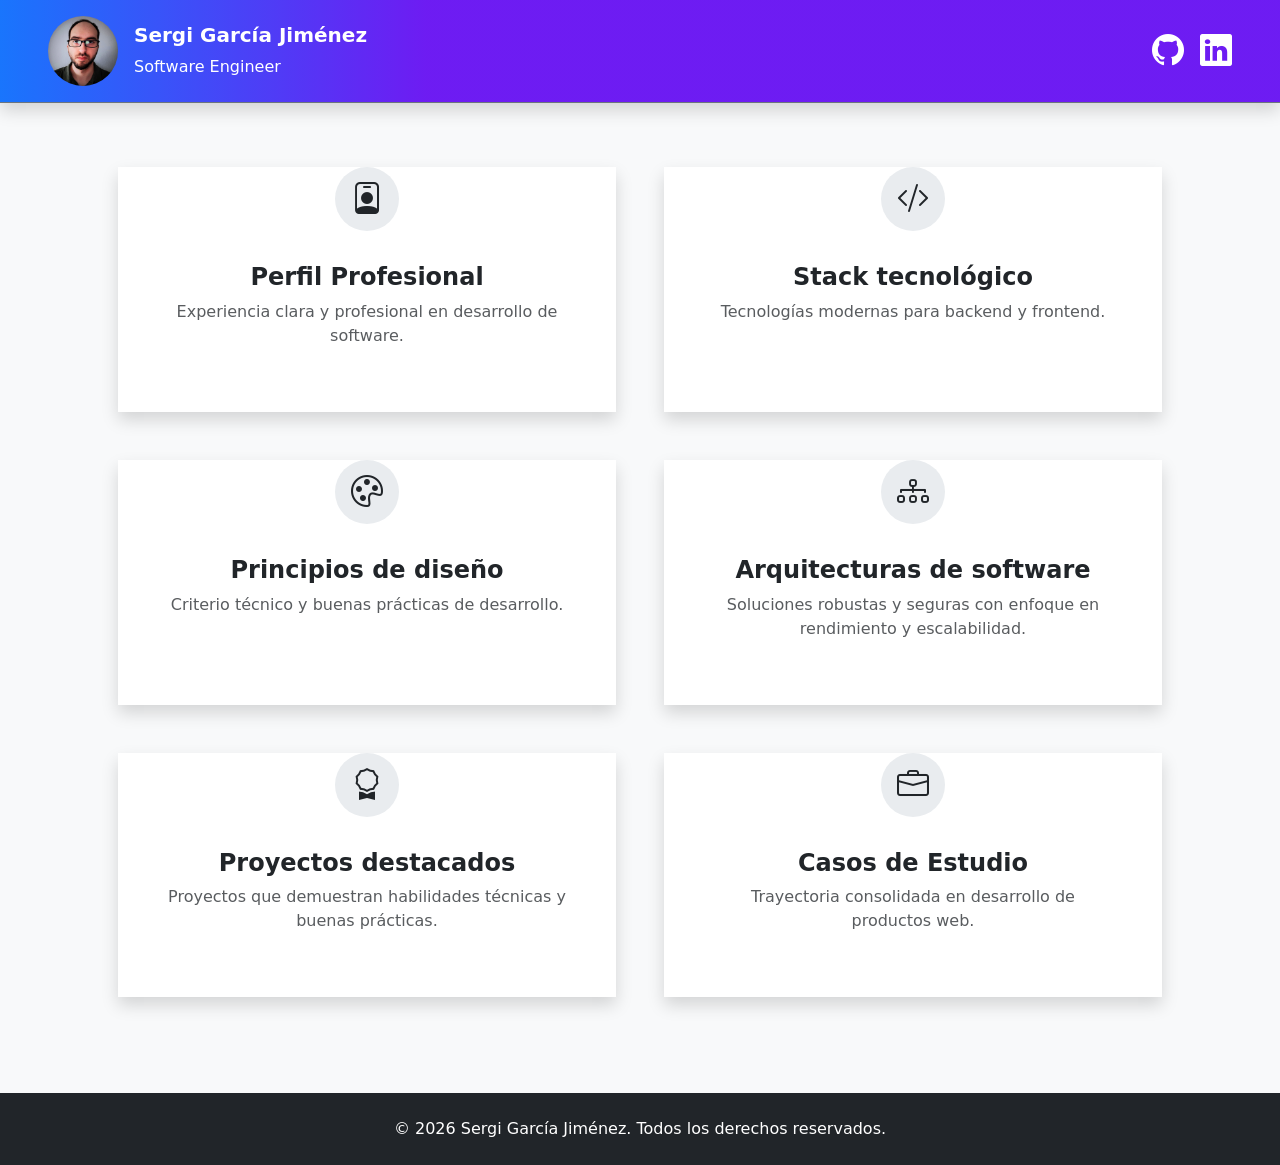
==== index.html @ 251dfde0 "initial commit" ====
<!doctype html>
<html lang="en">
    <head>
        <meta charset="utf-8" />
        <meta
            name="viewport"
            content="width=device-width, initial-scale=1, shrink-to-fit=no"
        />
        <meta name="description" content="" />
        <meta name="author" content="" />
        <title>Portfolio | Sergi García</title>
        <!-- Favicon-->
        <link rel="icon" type="image/x-icon" href="assets/favicon.ico" />
        <!-- Bootstrap icons-->
        <link
            href="https://cdn.jsdelivr.net/npm/bootstrap-icons@1.10.5/font/bootstrap-icons.css"
            rel="stylesheet"
            crossorigin="anonymous"
        />
        <link
            href="https://fonts.googleapis.com/css2?family=Playfair+Display:wght@700&family=Poppins:wght@400;600&display=swap"
            rel="stylesheet"
        />
        <!-- Core theme CSS (includes Bootstrap)-->
        <link
            href="https://cdn.jsdelivr.net/npm/bootstrap@5.3.8/dist/css/bootstrap.min.css"
            rel="stylesheet"
            integrity="sha384-sRIl4kxILFvY47J16cr9ZwB07vP4J8+LH7qKQnuqkuIAvNWLzeN8tE5YBujZqJLB"
            crossorigin="anonymous"
        />
        <link href="css/styles.css" rel="stylesheet" />
    </head>
    <body>
        <nav
            class="navbar bg-body-tertiary py-3 border-1 border-bottom border-secondary shadow"
        >
            <div
                class="d-flex align-items-center justify-content-between flex-row mx-5 w-100"
            >
                <div class="d-flex align-items-center gap-3">
                    <img
                        class="rounded-circle bg-dark"
                        src="assets/img/CV-FOTO.jpeg"
                        alt="Profile Image"
                        width="70"
                        height="70"
                    />
                    <div
                        class="d-flex flex-column align-items-start justify-content-center"
                    >
                        <h1 class="fs-5 fw-bold text-center">
                            Sergi García Jiménez
                        </h1>
                        <span>Software Engineer</span>
                    </div>
                </div>
                <div class="d-flex align-items-center gap-3">
                    <a
                        href="https://github.com/sergigarcia32?tab=repositories"
                        target="_blank"
                        rel="noopener noreferrer"
                        class="text-white"
                        style="font-size: 2rem"
                    >
                        <i class="bi bi-github"></i>
                    </a>
                    <a
                        href="https://linkedin.com"
                        target="_blank"
                        rel="noopener noreferrer"
                        class="text-white"
                        style="font-size: 2rem"
                    >
                        <i class="bi bi-linkedin"></i>
                    </a>
                </div>
            </div>
        </nav>
        <div
            class="bg-light d-flex align-items-center justify-content-center min-vh-100 pt-3 pb-5"
        >
            <!-- Page Content-->
            <section class="pt-5 w-100">
                <div class="container px-lg-5 text-center">
                    <!-- Page Features-->
                    <div class="row gx-lg-5 justify-content-center">
                        <div class="col-lg-6 col-xxl-4 mb-5">
                            <a
                                href="profile.html"
                                class="text-decoration-none text-reset"
                            >
                                <div
                                    class="card-feature bg-white border-0 h-100 shadow"
                                >
                                    <div class="feature mx-auto">
                                        <i
                                            class="bi bi-person-badge fs-2 text-dark"
                                        ></i>
                                    </div>
                                    <div
                                        class="card-body text-center p-4 p-lg-5 pt-3 pt-lg-3"
                                    >
                                        <h2 class="fs-4 fw-bold">
                                            Perfil Profesional
                                        </h2>
                                        <p class="text-muted">
                                            Experiencia clara y profesional en
                                            desarrollo de software.
                                        </p>
                                    </div>
                                </div>
                            </a>
                        </div>
                        <div class="col-lg-6 col-xxl-4 mb-5">
                            <a
                                href="stack.html"
                                class="text-reset text-decoration-none"
                            >
                                <div
                                    class="card-feature bg-white border-0 h-100 shadow"
                                >
                                    <div class="feature mx-auto">
                                        <i
                                            class="bi bi-code-slash fs-2 text-dark"
                                        ></i>
                                    </div>
                                    <div
                                        class="card-body text-center p-4 p-lg-5 pt-3 pt-lg-3"
                                    >
                                        <h2 class="fs-4 fw-bold">
                                            Stack tecnológico
                                        </h2>
                                        <p class="text-muted">
                                            Tecnologías modernas para backend y
                                            frontend.
                                        </p>
                                    </div>
                                </div>
                            </a>
                        </div>
                        <div class="col-lg-6 col-xxl-4 mb-5">
                            <a
                                href="principles.html"
                                class="text-reset text-decoration-none"
                            >
                                <div
                                    class="card-feature bg-white border-0 h-100 shadow"
                                >
                                    <div class="feature mx-auto">
                                        <i
                                            class="bi bi-palette fs-2 text-dark"
                                        ></i>
                                    </div>
                                    <div
                                        class="card-body text-center p-4 p-lg-5 pt-3 pt-lg-3"
                                    >
                                        <h2 class="fs-4 fw-bold">
                                            Principios de diseño
                                        </h2>
                                        <p class="text-muted">
                                            Criterio técnico y buenas prácticas
                                            de desarrollo.
                                        </p>
                                    </div>
                                </div>
                            </a>
                        </div>
                        <div class="col-lg-6 col-xxl-4 mb-5">
                            <a
                                href="architecture.html"
                                class="text-reset text-decoration-none"
                            >
                                <div
                                    class="card-feature bg-white border-0 h-100 shadow"
                                >
                                    <div class="feature mx-auto">
                                        <i
                                            class="bi bi-diagram-3 fs-2 text-dark"
                                        ></i>
                                    </div>
                                    <div
                                        class="card-body text-center p-4 p-lg-5 pt-3 pt-lg-3"
                                    >
                                        <h2 class="fs-4 fw-bold">
                                            Arquitecturas de software
                                        </h2>
                                        <p class="text-muted">
                                            Soluciones robustas y seguras con
                                            enfoque en rendimiento y
                                            escalabilidad.
                                        </p>
                                    </div>
                                </div>
                            </a>
                        </div>
                        <div class="col-lg-6 col-xxl-4 mb-5">
                            <a
                                target="_blank"
                                href="https://github.com/sergigarcia32?tab=repositories.html"
                                class="text-reset text-decoration-none"
                            >
                                <div
                                    class="card-feature bg-white border-0 h-100 shadow"
                                >
                                    <div class="feature mx-auto">
                                        <i
                                            class="bi bi-award fs-2 text-dark"
                                        ></i>
                                    </div>
                                    <div
                                        class="card-body text-center p-4 p-lg-5 pt-3 pt-lg-3"
                                    >
                                        <h2 class="fs-4 fw-bold">
                                            Proyectos destacados
                                        </h2>
                                        <p class="text-muted">
                                            Proyectos que demuestran habilidades
                                            técnicas y buenas prácticas.
                                        </p>
                                    </div>
                                </div>
                            </a>
                        </div>
                        <div class="col-lg-6 col-xxl-4 mb-5">
                            <a
                                href="experience.html"
                                class="text-reset text-decoration-none"
                            >
                                <div
                                    class="card-feature bg-white border-0 h-100 shadow"
                                >
                                    <div class="feature mx-auto">
                                        <i
                                            class="bi bi-briefcase fs-2 text-dark"
                                        ></i>
                                    </div>
                                    <div
                                        class="card-body text-center p-4 p-lg-5 pt-3 pt-lg-3"
                                    >
                                        <h2 class="fs-4 fw-bold">
                                            Casos de Estudio
                                        </h2>
                                        <p class="text-muted">
                                            Trayectoria consolidada en
                                            desarrollo de productos web.
                                        </p>
                                    </div>
                                </div>
                            </a>
                        </div>
                    </div>
                </div>
            </section>
        </div>
        <!-- Footer-->
        <footer class="bg-dark text-white py-4">
            <div class="container text-center">
                <p class="mb-0">
                    © 2026 Sergi García Jiménez. Todos los derechos reservados.
                </p>
            </div>
        </footer>

        <!-- Bootstrap core JS-->
        <script src="https://cdn.jsdelivr.net/npm/bootstrap@5.2.3/dist/js/bootstrap.bundle.min.js"></script>
        <!-- Core theme JS-->
        <script src="js/scripts.js"></script>
    </body>
</html>
---- css/styles.css ----
@media (max-width: 576px) {
    nav.navbar .navbar-brand,
    nav.navbar h1,
    nav.navbar span {
        display: none !important;
    }
    .tech-cards .col-md-4 {
        flex: 0 0 100% !important;
        max-width: 100% !important;
    }
    .tech-cards .btn {
        display: block !important;
        width: 100% !important;
    }
    .horizontal-card.modern {
        border-left: none;
        padding-left: 0.5rem;
    }
    .horizontal-card__logo {
        width: 100%;
        height: 140px;
    }
    .horizontal-card__img-left {
        width: 100%;
        height: 140px;
        object-fit: cover;
    }
}

@media (max-width: 768px) {
    .horizontal-card {
        flex-direction: column;
        align-items: stretch;
    }
    .horizontal-card__img {
        width: 100%;
        height: 160px;
        border-radius: 0.5rem;
    }
    .horizontal-card__content {
        margin-left: 0 !important;
        margin-top: 0.5rem;
    }
}
.card-feature {
    cursor: pointer;
    transition:
        transform 0.25s ease,
        box-shadow 0.25s ease;
}
.card-feature:hover {
    transform: translateY(-8px);
    box-shadow: 0 1.25rem 2rem rgba(0, 0, 0, 0.18);
}
nav.navbar {
    background: linear-gradient(
        90deg,
        rgba(13, 110, 253, 0.95),
        rgba(102, 16, 242, 0.95),
        rgba(102, 16, 242, 0.95),
        rgba(102, 16, 242, 0.95)
    );
    color: #fff;
}
nav.navbar .navbar-brand,
nav.navbar h1 {
    color: #fff !important;
}

/* Styles for the tech cards section */
.tech-cards .card-body h4 {
    font-size: 1.05rem;
    margin-bottom: 0.75rem;
    color: #212529;
    letter-spacing: 0.02em;
    text-transform: none;
}
.tech-cards .card-body p {
    font-size: 0.95rem;
    color: #6c757d;
    margin-bottom: 1rem;
}
.tech-cards .card-body ul {
    padding-left: 0;
    margin-bottom: 1.1rem;
}
.tech-cards .tech-list {
    display: grid;
    gap: 0.75rem;
}
.tech-cards .tech-point {
    background: #f8f9fa;
    border: 1px solid rgba(33, 37, 41, 0.08);
    border-radius: 0.75rem;
    padding: 0.9rem 1rem;
    font-size: 0.95rem;
    color: #343a40;
    line-height: 1.5;
}
.tech-cards .tech-point:hover {
    background: #e9ecef;
}
.feature {
    width: 4rem;
    height: 4rem;
    display: grid;
    place-items: center;
    border-radius: 50%;
    background: #e9ecef;
    margin-bottom: 1rem;
}
.feature i {
    color: #212529;
}
.tech-cards .card {
    transition:
        transform 0.18s ease,
        box-shadow 0.18s ease;
    box-shadow: 0 0.5rem 1rem rgba(0, 0, 0, 0.08);
    border-radius: 1rem;
}
.tech-cards .card:hover {
    transform: translateY(-6px);
    box-shadow: 0 1.25rem 2rem rgba(0, 0, 0, 0.18);
}

/* Horizontal experience cards styles */
.horizontal-card {
    display: flex;
    gap: 1rem;
    align-items: center;
    padding: 1rem;
    background: #ffffff;
    border-radius: 0.75rem;
    box-shadow: 0 0.5rem 1rem rgba(0, 0, 0, 0.06);
}
.horizontal-card__img {
    width: 140px;
    height: 90px;
    background-size: cover;
    background-position: center;
    border-radius: 0.5rem;
    flex-shrink: 0;
}
.horizontal-card__content h3 {
    margin-bottom: 0.25rem;
}
.horizontal-card__content p {
    margin-bottom: 0;
    color: #6c757d;
}

/* Modern experience card additions */
.horizontal-card.modern {
    border-left: 4px solid rgba(111, 66, 193, 0.95);
    padding-left: 1rem;
}

.horizontal-card__logo {
    width: 84px;
    height: 84px;
    background-size: cover;
    background-position: center;
    border-radius: 0.5rem;
    flex-shrink: 0;
    box-shadow: 0 0.25rem 0.5rem rgba(0, 0, 0, 0.06);
}
.horizontal-card__img-left {
    width: 84px;
    height: 84px;
    object-fit: cover;
    border-radius: 0.5rem;
    flex-shrink: 0;
    box-shadow: 0 0.25rem 0.5rem rgba(0, 0, 0, 0.06);
}
.horizontal-card .badge {
    font-size: 0.7rem;
    padding: 0.35rem 0.5rem;
}
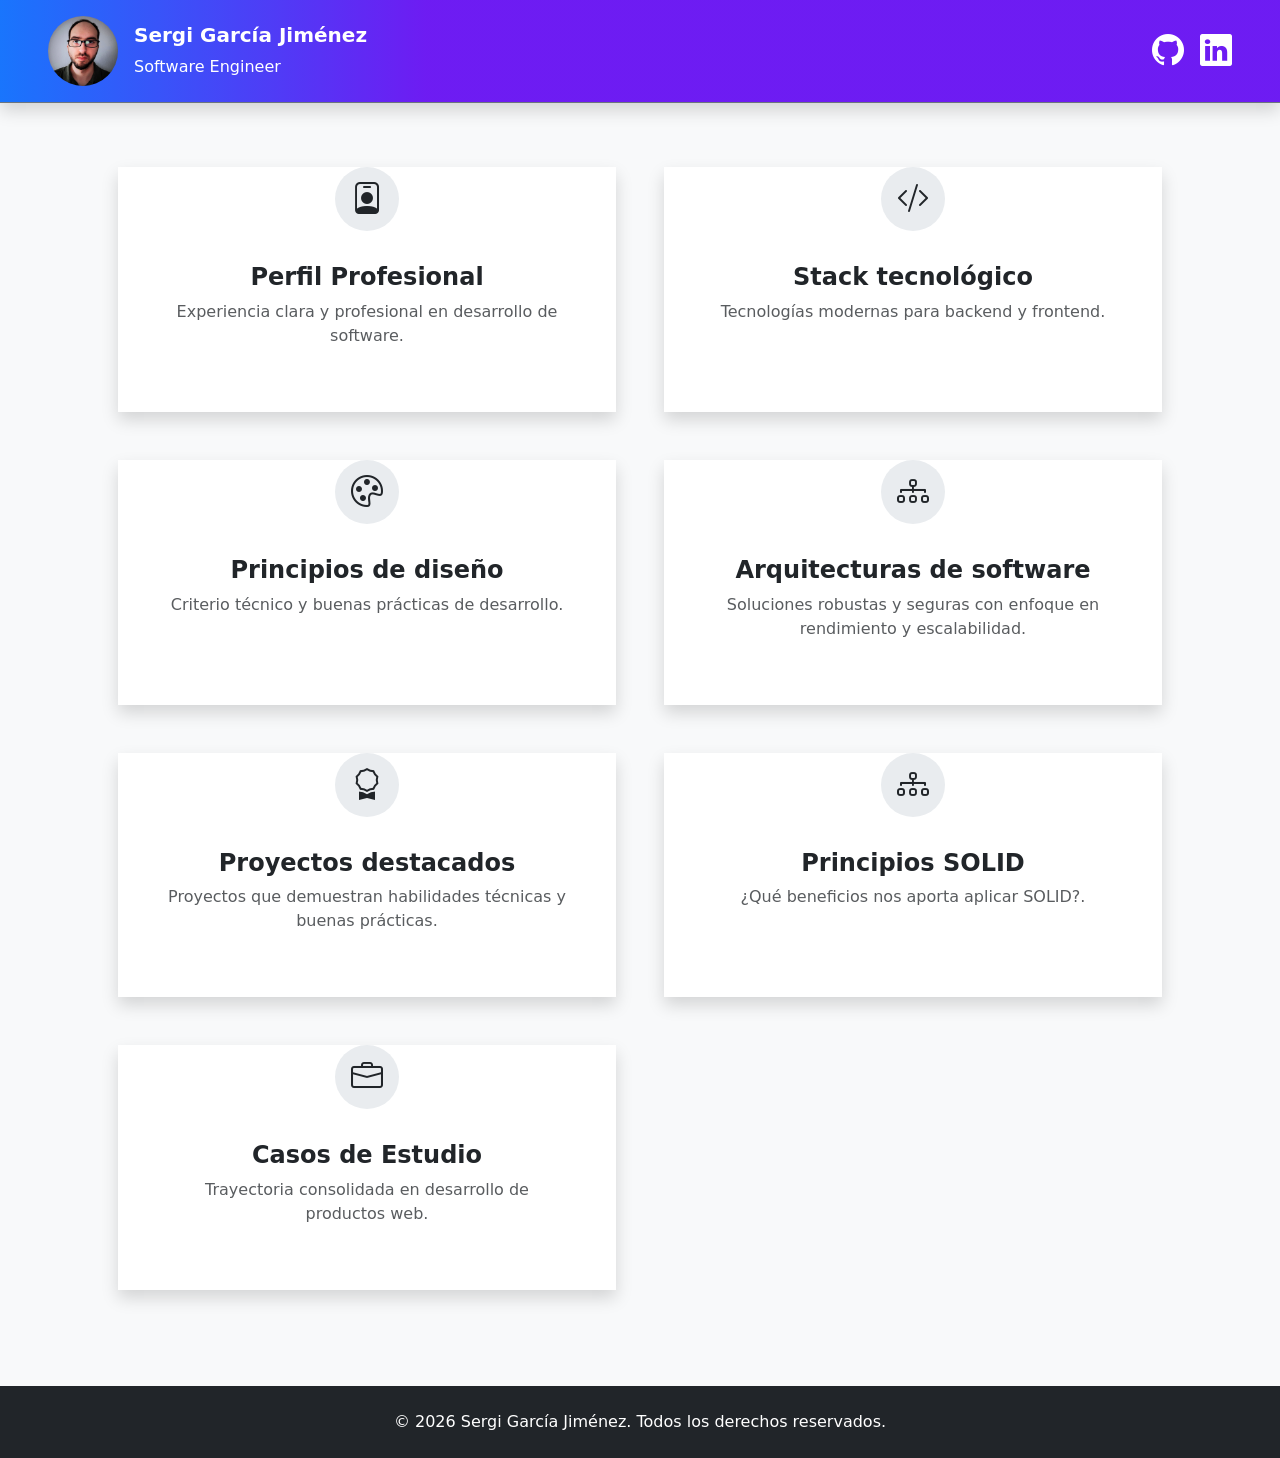
==== commit 85456786: "nueva seccion" ====
--- a/index.html
+++ b/index.html
@@ -12,15 +12,7 @@
         <!-- Favicon-->
         <link rel="icon" type="image/x-icon" href="assets/favicon.ico" />
         <!-- Bootstrap icons-->
-        <link
-            href="https://cdn.jsdelivr.net/npm/bootstrap-icons@1.10.5/font/bootstrap-icons.css"
-            rel="stylesheet"
-            crossorigin="anonymous"
-        />
-        <link
-            href="https://fonts.googleapis.com/css2?family=Playfair+Display:wght@700&family=Poppins:wght@400;600&display=swap"
-            rel="stylesheet"
-        />
+       <link rel="stylesheet" href="https://cdn.jsdelivr.net/npm/bootstrap-icons@1.13.1/font/bootstrap-icons.min.css">
         <!-- Core theme CSS (includes Bootstrap)-->
         <link
             href="https://cdn.jsdelivr.net/npm/bootstrap@5.3.8/dist/css/bootstrap.min.css"
@@ -83,7 +75,7 @@
             <section class="pt-5 w-100">
                 <div class="container px-lg-5 text-center">
                     <!-- Page Features-->
-                    <div class="row gx-lg-5 justify-content-center">
+                    <div class="row gx-lg-5">
                         <div class="col-lg-6 col-xxl-4 mb-5">
                             <a
                                 href="profile.html"
@@ -216,6 +208,32 @@
                                         <p class="text-muted">
                                             Proyectos que demuestran habilidades
                                             técnicas y buenas prácticas.
+                                        </p>
+                                    </div>
+                                </div>
+                            </a>
+                        </div>
+                          <div class="col-lg-6 col-xxl-4 mb-5">
+                            <a
+                                href="solid.html"
+                                class="text-reset text-decoration-none"
+                            >
+                                <div
+                                    class="card-feature bg-white border-0 h-100 shadow"
+                                >
+                                    <div class="feature mx-auto">
+                                        <i
+                                            class="bi bi-diagram-3 fs-2 text-dark"
+                                        ></i>
+                                    </div>
+                                    <div
+                                        class="card-body text-center p-4 p-lg-5 pt-3 pt-lg-3"
+                                    >
+                                        <h2 class="fs-4 fw-bold">
+                                            Principios SOLID
+                                        </h2>
+                                        <p class="text-muted">
+                                          ¿Qué beneficios nos aporta aplicar SOLID?.
                                         </p>
                                     </div>
                                 </div>
--- a/css/styles.css
+++ b/css/styles.css
@@ -1,179 +1,187 @@
 @media (max-width: 576px) {
-    nav.navbar .navbar-brand,
-    nav.navbar h1,
-    nav.navbar span {
-        display: none !important;
-    }
-    .tech-cards .col-md-4 {
-        flex: 0 0 100% !important;
-        max-width: 100% !important;
-    }
-    .tech-cards .btn {
-        display: block !important;
-        width: 100% !important;
-    }
-    .horizontal-card.modern {
-        border-left: none;
-        padding-left: 0.5rem;
-    }
-    .horizontal-card__logo {
-        width: 100%;
-        height: 140px;
-    }
-    .horizontal-card__img-left {
-        width: 100%;
-        height: 140px;
-        object-fit: cover;
-    }
+  nav.navbar .navbar-brand,
+  nav.navbar h1,
+  nav.navbar span {
+    display: none !important;
+  }
+  .tech-cards .col-md-4 {
+    flex: 0 0 100% !important;
+    max-width: 100% !important;
+  }
+  .tech-cards .btn {
+    display: block !important;
+    width: 100% !important;
+  }
+  .horizontal-card.modern {
+    border-left: none;
+    padding-left: 0.5rem;
+  }
+  .horizontal-card__logo {
+    width: 100%;
+    height: 140px;
+  }
+  .horizontal-card__img-left {
+    width: 100%;
+    height: 140px;
+    object-fit: cover;
+  }
 }
 
 @media (max-width: 768px) {
-    .horizontal-card {
-        flex-direction: column;
-        align-items: stretch;
-    }
-    .horizontal-card__img {
-        width: 100%;
-        height: 160px;
-        border-radius: 0.5rem;
-    }
-    .horizontal-card__content {
-        margin-left: 0 !important;
-        margin-top: 0.5rem;
-    }
+  .horizontal-card {
+    flex-direction: column;
+    align-items: stretch;
+  }
+  .horizontal-card__img {
+    width: 100%;
+    height: 160px;
+    border-radius: 0.5rem;
+  }
+  .horizontal-card__content {
+    margin-left: 0 !important;
+    margin-top: 0.5rem;
+  }
 }
 .card-feature {
-    cursor: pointer;
-    transition:
-        transform 0.25s ease,
-        box-shadow 0.25s ease;
+  cursor: pointer;
+  transition:
+    transform 0.25s ease,
+    box-shadow 0.25s ease;
 }
 .card-feature:hover {
-    transform: translateY(-8px);
-    box-shadow: 0 1.25rem 2rem rgba(0, 0, 0, 0.18);
+  transform: translateY(-8px);
+  box-shadow: 0 1.25rem 2rem rgba(0, 0, 0, 0.18);
 }
 nav.navbar {
-    background: linear-gradient(
-        90deg,
-        rgba(13, 110, 253, 0.95),
-        rgba(102, 16, 242, 0.95),
-        rgba(102, 16, 242, 0.95),
-        rgba(102, 16, 242, 0.95)
-    );
-    color: #fff;
+  background: linear-gradient(
+    90deg,
+    rgba(13, 110, 253, 0.95),
+    rgba(102, 16, 242, 0.95),
+    rgba(102, 16, 242, 0.95),
+    rgba(102, 16, 242, 0.95)
+  );
+  color: #fff;
 }
 nav.navbar .navbar-brand,
 nav.navbar h1 {
-    color: #fff !important;
+  color: #fff !important;
 }
 
+.card-header {
+  background: linear-gradient(
+    90deg,
+    rgba(102, 16, 242, 0.75),
+    rgba(102, 16, 242, 0.95)
+  );
+  color: #fff;
+}
 /* Styles for the tech cards section */
 .tech-cards .card-body h4 {
-    font-size: 1.05rem;
-    margin-bottom: 0.75rem;
-    color: #212529;
-    letter-spacing: 0.02em;
-    text-transform: none;
+  font-size: 1.05rem;
+  margin-bottom: 0.75rem;
+  color: #212529;
+  letter-spacing: 0.02em;
+  text-transform: none;
 }
 .tech-cards .card-body p {
-    font-size: 0.95rem;
-    color: #6c757d;
-    margin-bottom: 1rem;
+  font-size: 0.95rem;
+  color: #6c757d;
+  margin-bottom: 1rem;
 }
 .tech-cards .card-body ul {
-    padding-left: 0;
-    margin-bottom: 1.1rem;
+  padding-left: 0;
+  margin-bottom: 1.1rem;
 }
 .tech-cards .tech-list {
-    display: grid;
-    gap: 0.75rem;
+  display: grid;
+  gap: 0.75rem;
 }
 .tech-cards .tech-point {
-    background: #f8f9fa;
-    border: 1px solid rgba(33, 37, 41, 0.08);
-    border-radius: 0.75rem;
-    padding: 0.9rem 1rem;
-    font-size: 0.95rem;
-    color: #343a40;
-    line-height: 1.5;
+  background: #f8f9fa;
+  border: 1px solid rgba(33, 37, 41, 0.08);
+  border-radius: 0,1rem;
+  padding: 0.9rem 1rem;
+  font-size: 0.95rem;
+  color: #343a40;
+  line-height: 1.5;
 }
 .tech-cards .tech-point:hover {
-    background: #e9ecef;
+  background: #e9ecef;
 }
 .feature {
-    width: 4rem;
-    height: 4rem;
-    display: grid;
-    place-items: center;
-    border-radius: 50%;
-    background: #e9ecef;
-    margin-bottom: 1rem;
+  width: 4rem;
+  height: 4rem;
+  display: grid;
+  place-items: center;
+  border-radius: 50%;
+  background: #e9ecef;
+  margin-bottom: 1rem;
 }
 .feature i {
-    color: #212529;
+  color: #212529;
 }
 .tech-cards .card {
-    transition:
-        transform 0.18s ease,
-        box-shadow 0.18s ease;
-    box-shadow: 0 0.5rem 1rem rgba(0, 0, 0, 0.08);
-    border-radius: 1rem;
+  transition:
+    transform 0.18s ease,
+    box-shadow 0.18s ease;
+  box-shadow: 0 0.5rem 1rem rgba(0, 0, 0, 0.08);
+  border-radius: 1rem;
 }
 .tech-cards .card:hover {
-    transform: translateY(-6px);
-    box-shadow: 0 1.25rem 2rem rgba(0, 0, 0, 0.18);
+  transform: translateY(-6px);
+  box-shadow: 0 1.25rem 2rem rgba(0, 0, 0, 0.18);
 }
 
 /* Horizontal experience cards styles */
 .horizontal-card {
-    display: flex;
-    gap: 1rem;
-    align-items: center;
-    padding: 1rem;
-    background: #ffffff;
-    border-radius: 0.75rem;
-    box-shadow: 0 0.5rem 1rem rgba(0, 0, 0, 0.06);
+  display: flex;
+  gap: 1rem;
+  align-items: center;
+  padding: 1rem;
+  background: #ffffff;
+  border-radius: 0.75rem;
+  box-shadow: 0 0.5rem 1rem rgba(0, 0, 0, 0.06);
 }
 .horizontal-card__img {
-    width: 140px;
-    height: 90px;
-    background-size: cover;
-    background-position: center;
-    border-radius: 0.5rem;
-    flex-shrink: 0;
+  width: 140px;
+  height: 90px;
+  background-size: cover;
+  background-position: center;
+  border-radius: 0.5rem;
+  flex-shrink: 0;
 }
 .horizontal-card__content h3 {
-    margin-bottom: 0.25rem;
+  margin-bottom: 0.25rem;
 }
 .horizontal-card__content p {
-    margin-bottom: 0;
-    color: #6c757d;
+  margin-bottom: 0;
+  color: #6c757d;
 }
 
 /* Modern experience card additions */
 .horizontal-card.modern {
-    border-left: 4px solid rgba(111, 66, 193, 0.95);
-    padding-left: 1rem;
+  border-left: 4px solid rgba(111, 66, 193, 0.95);
+  padding-left: 1rem;
 }
 
 .horizontal-card__logo {
-    width: 84px;
-    height: 84px;
-    background-size: cover;
-    background-position: center;
-    border-radius: 0.5rem;
-    flex-shrink: 0;
-    box-shadow: 0 0.25rem 0.5rem rgba(0, 0, 0, 0.06);
+  width: 84px;
+  height: 84px;
+  background-size: cover;
+  background-position: center;
+  border-radius: 0.5rem;
+  flex-shrink: 0;
+  box-shadow: 0 0.25rem 0.5rem rgba(0, 0, 0, 0.06);
 }
 .horizontal-card__img-left {
-    width: 84px;
-    height: 84px;
-    object-fit: cover;
-    border-radius: 0.5rem;
-    flex-shrink: 0;
-    box-shadow: 0 0.25rem 0.5rem rgba(0, 0, 0, 0.06);
+  width: 84px;
+  height: 84px;
+  object-fit: cover;
+  border-radius: 0.5rem;
+  flex-shrink: 0;
+  box-shadow: 0 0.25rem 0.5rem rgba(0, 0, 0, 0.06);
 }
 .horizontal-card .badge {
-    font-size: 0.7rem;
-    padding: 0.35rem 0.5rem;
+  font-size: 0.7rem;
+  padding: 0.35rem 0.5rem;
 }
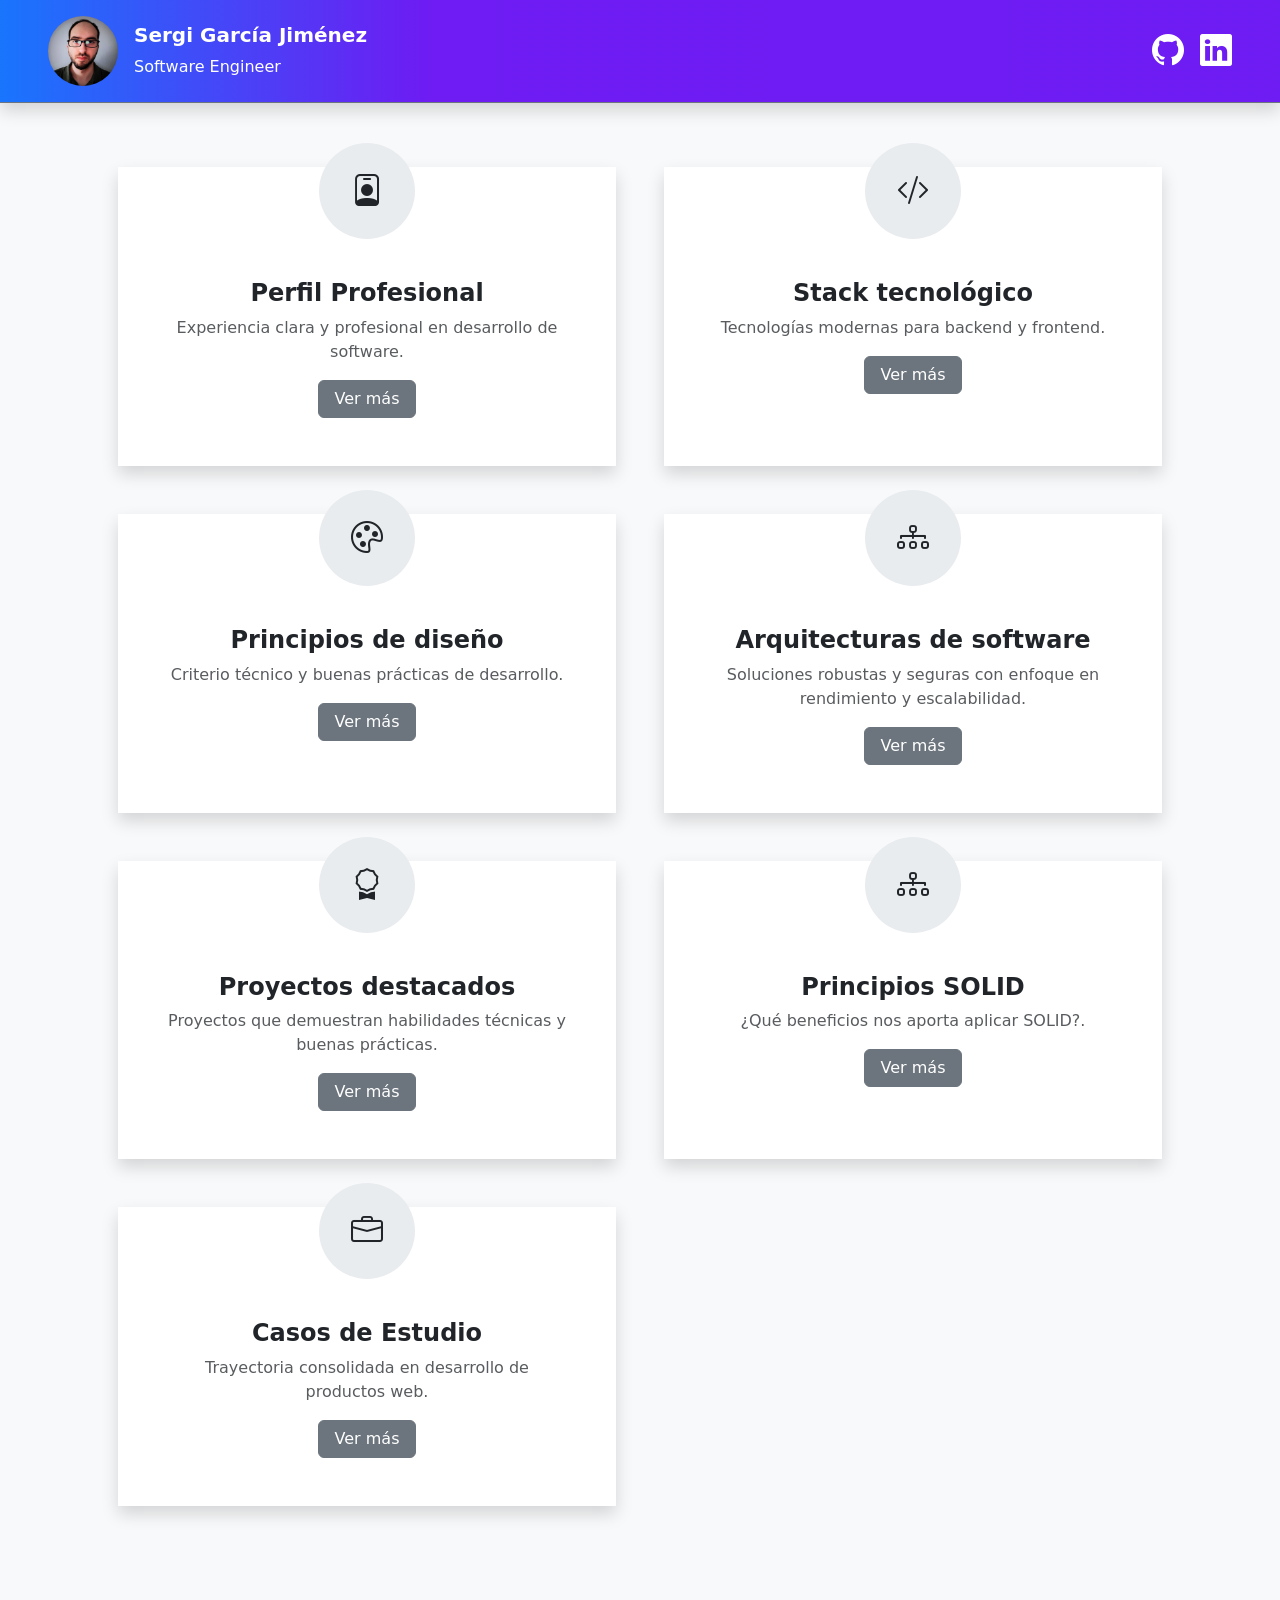
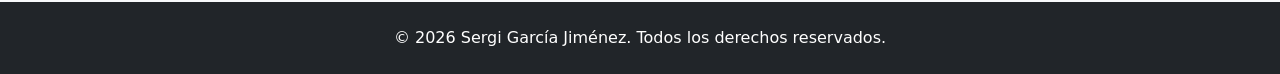
==== commit 9d008750: "añadir botón" ====
--- a/index.html
+++ b/index.html
@@ -1,287 +1,261 @@
 <!doctype html>
 <html lang="en">
-    <head>
-        <meta charset="utf-8" />
-        <meta
-            name="viewport"
-            content="width=device-width, initial-scale=1, shrink-to-fit=no"
-        />
-        <meta name="description" content="" />
-        <meta name="author" content="" />
-        <title>Portfolio | Sergi García</title>
-        <!-- Favicon-->
-        <link rel="icon" type="image/x-icon" href="assets/favicon.ico" />
-        <!-- Bootstrap icons-->
-       <link rel="stylesheet" href="https://cdn.jsdelivr.net/npm/bootstrap-icons@1.13.1/font/bootstrap-icons.min.css">
-        <!-- Core theme CSS (includes Bootstrap)-->
-        <link
-            href="https://cdn.jsdelivr.net/npm/bootstrap@5.3.8/dist/css/bootstrap.min.css"
-            rel="stylesheet"
-            integrity="sha384-sRIl4kxILFvY47J16cr9ZwB07vP4J8+LH7qKQnuqkuIAvNWLzeN8tE5YBujZqJLB"
-            crossorigin="anonymous"
-        />
-        <link href="css/styles.css" rel="stylesheet" />
-    </head>
-    <body>
-        <nav
-            class="navbar bg-body-tertiary py-3 border-1 border-bottom border-secondary shadow"
-        >
-            <div
-                class="d-flex align-items-center justify-content-between flex-row mx-5 w-100"
-            >
-                <div class="d-flex align-items-center gap-3">
-                    <img
-                        class="rounded-circle bg-dark"
-                        src="assets/img/CV-FOTO.jpeg"
-                        alt="Profile Image"
-                        width="70"
-                        height="70"
-                    />
-                    <div
-                        class="d-flex flex-column align-items-start justify-content-center"
-                    >
-                        <h1 class="fs-5 fw-bold text-center">
-                            Sergi García Jiménez
-                        </h1>
-                        <span>Software Engineer</span>
-                    </div>
-                </div>
-                <div class="d-flex align-items-center gap-3">
-                    <a
-                        href="https://github.com/sergigarcia32?tab=repositories"
-                        target="_blank"
-                        rel="noopener noreferrer"
-                        class="text-white"
-                        style="font-size: 2rem"
-                    >
-                        <i class="bi bi-github"></i>
-                    </a>
-                    <a
-                        href="https://linkedin.com"
-                        target="_blank"
-                        rel="noopener noreferrer"
-                        class="text-white"
-                        style="font-size: 2rem"
-                    >
-                        <i class="bi bi-linkedin"></i>
-                    </a>
-                </div>
-            </div>
-        </nav>
-        <div
-            class="bg-light d-flex align-items-center justify-content-center min-vh-100 pt-3 pb-5"
-        >
-            <!-- Page Content-->
-            <section class="pt-5 w-100">
-                <div class="container px-lg-5 text-center">
-                    <!-- Page Features-->
-                    <div class="row gx-lg-5">
-                        <div class="col-lg-6 col-xxl-4 mb-5">
-                            <a
-                                href="profile.html"
-                                class="text-decoration-none text-reset"
-                            >
-                                <div
-                                    class="card-feature bg-white border-0 h-100 shadow"
-                                >
-                                    <div class="feature mx-auto">
-                                        <i
-                                            class="bi bi-person-badge fs-2 text-dark"
-                                        ></i>
-                                    </div>
-                                    <div
-                                        class="card-body text-center p-4 p-lg-5 pt-3 pt-lg-3"
-                                    >
-                                        <h2 class="fs-4 fw-bold">
-                                            Perfil Profesional
-                                        </h2>
-                                        <p class="text-muted">
-                                            Experiencia clara y profesional en
-                                            desarrollo de software.
-                                        </p>
-                                    </div>
-                                </div>
-                            </a>
-                        </div>
-                        <div class="col-lg-6 col-xxl-4 mb-5">
-                            <a
-                                href="stack.html"
-                                class="text-reset text-decoration-none"
-                            >
-                                <div
-                                    class="card-feature bg-white border-0 h-100 shadow"
-                                >
-                                    <div class="feature mx-auto">
-                                        <i
-                                            class="bi bi-code-slash fs-2 text-dark"
-                                        ></i>
-                                    </div>
-                                    <div
-                                        class="card-body text-center p-4 p-lg-5 pt-3 pt-lg-3"
-                                    >
-                                        <h2 class="fs-4 fw-bold">
-                                            Stack tecnológico
-                                        </h2>
-                                        <p class="text-muted">
-                                            Tecnologías modernas para backend y
-                                            frontend.
-                                        </p>
-                                    </div>
-                                </div>
-                            </a>
-                        </div>
-                        <div class="col-lg-6 col-xxl-4 mb-5">
-                            <a
-                                href="principles.html"
-                                class="text-reset text-decoration-none"
-                            >
-                                <div
-                                    class="card-feature bg-white border-0 h-100 shadow"
-                                >
-                                    <div class="feature mx-auto">
-                                        <i
-                                            class="bi bi-palette fs-2 text-dark"
-                                        ></i>
-                                    </div>
-                                    <div
-                                        class="card-body text-center p-4 p-lg-5 pt-3 pt-lg-3"
-                                    >
-                                        <h2 class="fs-4 fw-bold">
-                                            Principios de diseño
-                                        </h2>
-                                        <p class="text-muted">
-                                            Criterio técnico y buenas prácticas
-                                            de desarrollo.
-                                        </p>
-                                    </div>
-                                </div>
-                            </a>
-                        </div>
-                        <div class="col-lg-6 col-xxl-4 mb-5">
-                            <a
-                                href="architecture.html"
-                                class="text-reset text-decoration-none"
-                            >
-                                <div
-                                    class="card-feature bg-white border-0 h-100 shadow"
-                                >
-                                    <div class="feature mx-auto">
-                                        <i
-                                            class="bi bi-diagram-3 fs-2 text-dark"
-                                        ></i>
-                                    </div>
-                                    <div
-                                        class="card-body text-center p-4 p-lg-5 pt-3 pt-lg-3"
-                                    >
-                                        <h2 class="fs-4 fw-bold">
-                                            Arquitecturas de software
-                                        </h2>
-                                        <p class="text-muted">
-                                            Soluciones robustas y seguras con
-                                            enfoque en rendimiento y
-                                            escalabilidad.
-                                        </p>
-                                    </div>
-                                </div>
-                            </a>
-                        </div>
-                        <div class="col-lg-6 col-xxl-4 mb-5">
-                            <a
-                                target="_blank"
-                                href="https://github.com/sergigarcia32?tab=repositories.html"
-                                class="text-reset text-decoration-none"
-                            >
-                                <div
-                                    class="card-feature bg-white border-0 h-100 shadow"
-                                >
-                                    <div class="feature mx-auto">
-                                        <i
-                                            class="bi bi-award fs-2 text-dark"
-                                        ></i>
-                                    </div>
-                                    <div
-                                        class="card-body text-center p-4 p-lg-5 pt-3 pt-lg-3"
-                                    >
-                                        <h2 class="fs-4 fw-bold">
-                                            Proyectos destacados
-                                        </h2>
-                                        <p class="text-muted">
-                                            Proyectos que demuestran habilidades
-                                            técnicas y buenas prácticas.
-                                        </p>
-                                    </div>
-                                </div>
-                            </a>
-                        </div>
-                          <div class="col-lg-6 col-xxl-4 mb-5">
-                            <a
-                                href="solid.html"
-                                class="text-reset text-decoration-none"
-                            >
-                                <div
-                                    class="card-feature bg-white border-0 h-100 shadow"
-                                >
-                                    <div class="feature mx-auto">
-                                        <i
-                                            class="bi bi-diagram-3 fs-2 text-dark"
-                                        ></i>
-                                    </div>
-                                    <div
-                                        class="card-body text-center p-4 p-lg-5 pt-3 pt-lg-3"
-                                    >
-                                        <h2 class="fs-4 fw-bold">
-                                            Principios SOLID
-                                        </h2>
-                                        <p class="text-muted">
-                                          ¿Qué beneficios nos aporta aplicar SOLID?.
-                                        </p>
-                                    </div>
-                                </div>
-                            </a>
-                        </div>
-                        <div class="col-lg-6 col-xxl-4 mb-5">
-                            <a
-                                href="experience.html"
-                                class="text-reset text-decoration-none"
-                            >
-                                <div
-                                    class="card-feature bg-white border-0 h-100 shadow"
-                                >
-                                    <div class="feature mx-auto">
-                                        <i
-                                            class="bi bi-briefcase fs-2 text-dark"
-                                        ></i>
-                                    </div>
-                                    <div
-                                        class="card-body text-center p-4 p-lg-5 pt-3 pt-lg-3"
-                                    >
-                                        <h2 class="fs-4 fw-bold">
-                                            Casos de Estudio
-                                        </h2>
-                                        <p class="text-muted">
-                                            Trayectoria consolidada en
-                                            desarrollo de productos web.
-                                        </p>
-                                    </div>
-                                </div>
-                            </a>
-                        </div>
-                    </div>
-                </div>
-            </section>
+  <head>
+    <meta charset="utf-8" />
+    <meta
+      name="viewport"
+      content="width=device-width, initial-scale=1, shrink-to-fit=no"
+    />
+    <meta name="description" content="" />
+    <meta name="author" content="" />
+    <title>Portfolio | Sergi García</title>
+    <!-- Favicon-->
+    <link rel="icon" type="image/x-icon" href="assets/favicon.ico" />
+    <!-- Bootstrap icons-->
+    <link
+      rel="stylesheet"
+      href="https://cdn.jsdelivr.net/npm/bootstrap-icons@1.13.1/font/bootstrap-icons.min.css"
+    />
+    <!-- Core theme CSS (includes Bootstrap)-->
+    <link
+      href="https://cdn.jsdelivr.net/npm/bootstrap@5.3.8/dist/css/bootstrap.min.css"
+      rel="stylesheet"
+      integrity="sha384-sRIl4kxILFvY47J16cr9ZwB07vP4J8+LH7qKQnuqkuIAvNWLzeN8tE5YBujZqJLB"
+      crossorigin="anonymous"
+    />
+    <link href="css/styles.css" rel="stylesheet" />
+  </head>
+  <body>
+    <nav
+      class="navbar bg-body-tertiary py-3 border-1 border-bottom border-secondary shadow"
+    >
+      <div
+        class="d-flex align-items-center justify-content-between flex-row mx-5 w-100"
+      >
+        <div class="d-flex align-items-center gap-3">
+          <img
+            class="rounded-circle bg-dark"
+            src="assets/img/CV-FOTO.jpeg"
+            alt="Profile Image"
+            width="70"
+            height="70"
+          />
+          <div
+            class="d-flex flex-column align-items-start justify-content-center"
+          >
+            <h1 class="fs-5 fw-bold text-center">Sergi García Jiménez</h1>
+            <span>Software Engineer</span>
+          </div>
         </div>
-        <!-- Footer-->
-        <footer class="bg-dark text-white py-4">
-            <div class="container text-center">
-                <p class="mb-0">
-                    © 2026 Sergi García Jiménez. Todos los derechos reservados.
-                </p>
-            </div>
-        </footer>
+        <div class="d-flex align-items-center gap-3">
+          <a
+            href="https://github.com/sergigarcia32?tab=repositories"
+            target="_blank"
+            rel="noopener noreferrer"
+            class="text-white"
+            style="font-size: 2rem"
+          >
+            <i class="bi bi-github"></i>
+          </a>
+          <a
+            href="https://linkedin.com"
+            target="_blank"
+            rel="noopener noreferrer"
+            class="text-white"
+            style="font-size: 2rem"
+          >
+            <i class="bi bi-linkedin"></i>
+          </a>
+        </div>
+      </div>
+    </nav>
+    <div
+      class="bg-light d-flex align-items-center justify-content-center min-vh-100 pt-3 pb-5"
+    >
+      <!-- Page Content-->
+      <section class="pt-5 w-100">
+        <div class="container px-lg-5 text-center">
+          <!-- Page Features-->
+          <div class="row gx-lg-5">
+            <div class="col-lg-6 col-xxl-4 mb-5">
+              <a href="profile.html" class="text-decoration-none text-reset">
+                <div class="card-feature bg-white border-0 h-100 shadow">
+                  <div class="feature mx-auto">
+                    <i class="bi bi-person-badge fs-2 text-dark"></i>
+                  </div>
+                  <div class="card-body text-center p-4 p-lg-5 pt-3 pt-lg-3">
+                    <h2 class="fs-4 fw-bold">Perfil Profesional</h2>
+                    <p class="text-muted">
+                      Experiencia clara y profesional en desarrollo de software.
+                    </p>
+                    <a
+                      class="btn btn-secondary px-3"
+                      href="profile.html"
+                      role="button"
+                    >
+                      Ver más
+                    </a>
+                  </div>
+                </div>
+              </a>
+            </div>
+            <div class="col-lg-6 col-xxl-4 mb-5">
+              <a href="stack.html" class="text-reset text-decoration-none">
+                <div class="card-feature bg-white border-0 h-100 shadow">
+                  <div class="feature mx-auto">
+                    <i class="bi bi-code-slash fs-2 text-dark"></i>
+                  </div>
+                  <div class="card-body text-center p-4 p-lg-5 pt-3 pt-lg-3">
+                    <h2 class="fs-4 fw-bold">Stack tecnológico</h2>
+                    <p class="text-muted">
+                      Tecnologías modernas para backend y frontend.
+                    </p>
+                    <a
+                      class="btn btn-secondary px-3"
+                      href="stack.html"
+                      role="button"
+                    >
+                      Ver más
+                    </a>
+                  </div>
+                </div>
+              </a>
+            </div>
+            <div class="col-lg-6 col-xxl-4 mb-5">
+              <a href="principles.html" class="text-reset text-decoration-none">
+                <div class="card-feature bg-white border-0 h-100 shadow">
+                  <div class="feature mx-auto">
+                    <i class="bi bi-palette fs-2 text-dark"></i>
+                  </div>
+                  <div class="card-body text-center p-4 p-lg-5 pt-3 pt-lg-3">
+                    <h2 class="fs-4 fw-bold">Principios de diseño</h2>
+                    <p class="text-muted">
+                      Criterio técnico y buenas prácticas de desarrollo.
+                    </p>
+                    <a
+                      class="btn btn-secondary px-3"
+                      href="principles.html"
+                      role="button"
+                    >
+                      Ver más
+                    </a>
+                  </div>
+                </div>
+              </a>
+            </div>
+            <div class="col-lg-6 col-xxl-4 mb-5">
+              <a
+                href="architecture.html"
+                class="text-reset text-decoration-none"
+              >
+                <div class="card-feature bg-white border-0 h-100 shadow">
+                  <div class="feature mx-auto">
+                    <i class="bi bi-diagram-3 fs-2 text-dark"></i>
+                  </div>
+                  <div class="card-body text-center p-4 p-lg-5 pt-3 pt-lg-3">
+                    <h2 class="fs-4 fw-bold">Arquitecturas de software</h2>
+                    <p class="text-muted">
+                      Soluciones robustas y seguras con enfoque en rendimiento y
+                      escalabilidad.
+                    </p>
+                    <a
+                      class="btn btn-secondary px-3"
+                      href="architecture.html"
+                      role="button"
+                    >
+                      Ver más
+                    </a>
+                  </div>
+                </div>
+              </a>
+            </div>
+            <div class="col-lg-6 col-xxl-4 mb-5">
+              <a
+                href="https://github.com/sergigarcia32?tab=repositories.html"
+                target="_blank"
+                class="text-reset text-decoration-none"
+              >
+                <div class="card-feature bg-white border-0 h-100 shadow">
+                  <div class="feature mx-auto">
+                    <i class="bi bi-award fs-2 text-dark"></i>
+                  </div>
+                  <div class="card-body text-center p-4 p-lg-5 pt-3 pt-lg-3">
+                    <h2 class="fs-4 fw-bold">Proyectos destacados</h2>
+                    <p class="text-muted">
+                      Proyectos que demuestran habilidades técnicas y buenas
+                      prácticas.
+                    </p>
+                    <a
+                      class="btn btn-secondary px-3"
+                      href="https://github.com/sergigarcia32?tab=repositories.html"
+                      target="_blank"
+                    >
+                      Ver más
+                    </a>
+                  </div>
+                </div>
+              </a>
+            </div>
+            <div class="col-lg-6 col-xxl-4 mb-5">
+              <a href="solid.html" class="text-reset text-decoration-none">
+                <div class="card-feature bg-white border-0 h-100 shadow">
+                  <div class="feature mx-auto">
+                    <i class="bi bi-diagram-3 fs-2 text-dark"></i>
+                  </div>
+                  <div class="card-body text-center p-4 p-lg-5 pt-3 pt-lg-3">
+                    <h2 class="fs-4 fw-bold">Principios SOLID</h2>
+                    <p class="text-muted">
+                      ¿Qué beneficios nos aporta aplicar SOLID?.
+                    </p>
+                    <a
+                      class="btn btn-secondary px-3"
+                      href="solid.html"
+                      role="button"
+                    >
+                      Ver más
+                    </a>
+                  </div>
+                </div>
+              </a>
+            </div>
+            <div class="col-lg-6 col-xxl-4 mb-5">
+              <a href="experience.html" class="text-reset text-decoration-none">
+                <div class="card-feature bg-white border-0 h-100 shadow">
+                  <div class="feature mx-auto">
+                    <i class="bi bi-briefcase fs-2 text-dark"></i>
+                  </div>
+                  <div class="card-body text-center p-4 p-lg-5 pt-3 pt-lg-3">
+                    <h2 class="fs-4 fw-bold">Casos de Estudio</h2>
+                    <p class="text-muted">
+                      Trayectoria consolidada en desarrollo de productos web.
+                    </p>
+                    <a
+                      class="btn btn-secondary px-3"
+                      href="experience.html"
+                      role="button"
+                    >
+                      Ver más
+                    </a>
+                  </div>
+                </div>
+              </a>
+            </div>
+          </div>
+        </div>
+      </section>
+    </div>
+    <!-- Footer-->
+    <footer class="bg-dark text-white py-4">
+      <div class="container text-center">
+        <p class="mb-0">
+          © 2026 Sergi García Jiménez. Todos los derechos reservados.
+        </p>
+      </div>
+    </footer>
 
-        <!-- Bootstrap core JS-->
-        <script src="https://cdn.jsdelivr.net/npm/bootstrap@5.2.3/dist/js/bootstrap.bundle.min.js"></script>
-        <!-- Core theme JS-->
-        <script src="js/scripts.js"></script>
-    </body>
+    <!-- Bootstrap core JS-->
+    <script src="https://cdn.jsdelivr.net/npm/bootstrap@5.2.3/dist/js/bootstrap.bundle.min.js"></script>
+    <!-- Core theme JS-->
+    <script src="js/scripts.js"></script>
+  </body>
 </html>
--- a/css/styles.css
+++ b/css/styles.css
@@ -109,15 +109,16 @@
   background: #e9ecef;
 }
 .feature {
-  width: 4rem;
-  height: 4rem;
+  width: 6rem;
+  height: 6rem;
   display: grid;
   place-items: center;
   border-radius: 50%;
   background: #e9ecef;
-  margin-bottom: 1rem;
+  transform: translateY(-25%);
 }
 .feature i {
+  width: 3rem;
   color: #212529;
 }
 .tech-cards .card {
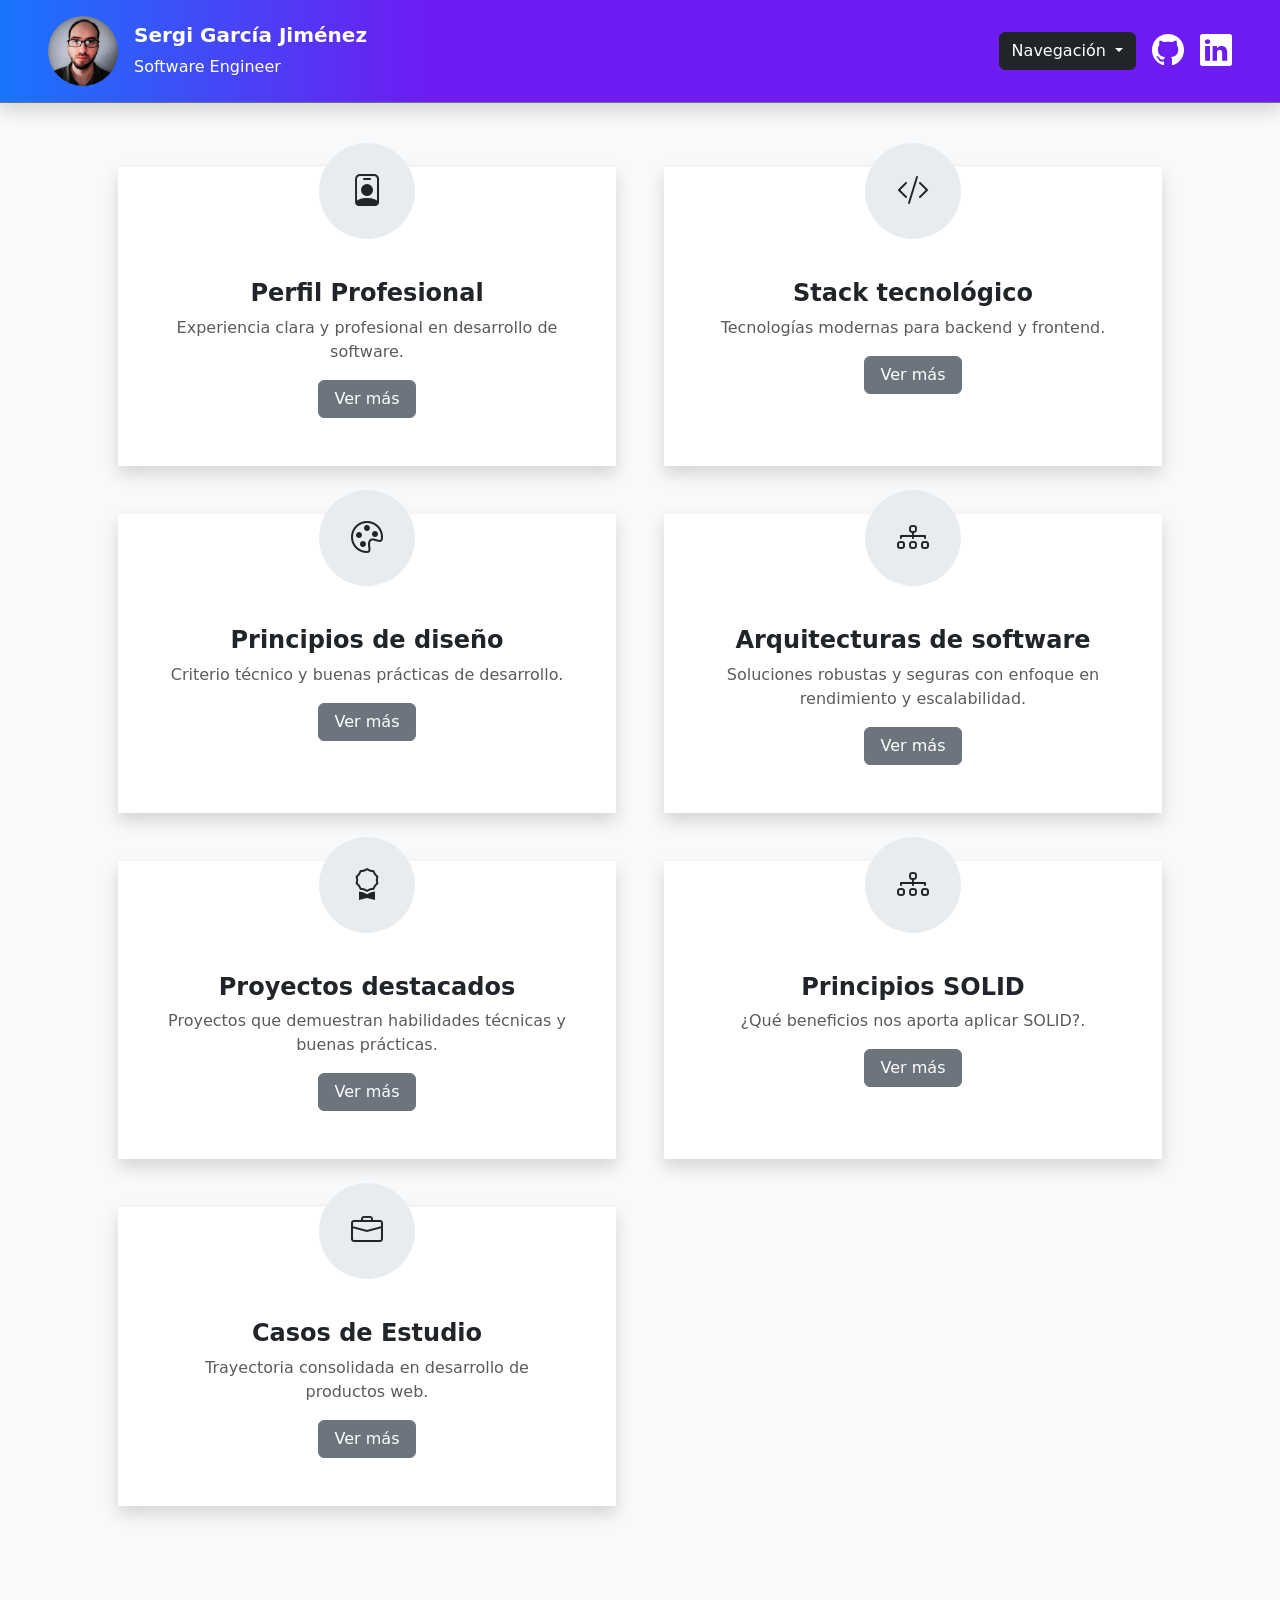
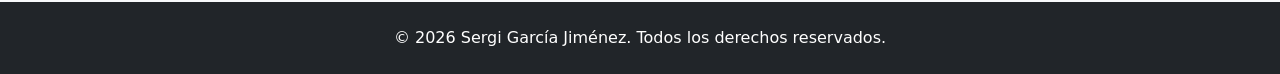
==== commit 0069ca16: "navegacion" ====
--- a/index.html
+++ b/index.html
@@ -48,6 +48,28 @@
           </div>
         </div>
         <div class="d-flex align-items-center gap-3">
+          <div class="dropdown">
+            <a
+              class="btn btn-dark dropdown-toggle"
+              href="#"
+              role="button"
+              data-bs-toggle="dropdown"
+              aria-expanded="false"
+            >
+             Navegación
+            </a>
+
+            <ul class="dropdown-menu">
+              <li><a class="dropdown-item" href="index.html">Inicio</a></li>
+              <li><a class="dropdown-item" href="profile.html">Perfil</a></li>
+              <li><a class="dropdown-item" href="experience.html">Experiencia</a></li>
+              <li><a class="dropdown-item" href="projects.html">Proyectos</a></li>
+              <li><a class="dropdown-item" href="stack.html">Stack tecnológico</a></li>
+              <li><a class="dropdown-item" href="architecture.html">Arquitectura</a></li>
+              <li><a class="dropdown-item" href="principles.html">Principios</a></li>
+              <li><a class="dropdown-item" href="solid.html">SOLID</a></li>
+            </ul>
+          </div>
           <a
             href="https://github.com/sergigarcia32?tab=repositories"
             target="_blank"
@@ -58,7 +80,7 @@
             <i class="bi bi-github"></i>
           </a>
           <a
-            href="https://linkedin.com"
+            href="https://www.linkedin.com/in/sergi-garc%C3%ADa-jim%C3%A9nez/"
             target="_blank"
             rel="noopener noreferrer"
             class="text-white"
@@ -170,11 +192,7 @@
               </a>
             </div>
             <div class="col-lg-6 col-xxl-4 mb-5">
-              <a
-                href="https://github.com/sergigarcia32?tab=repositories.html"
-                target="_blank"
-                class="text-reset text-decoration-none"
-              >
+              <a href="projects.html" class="text-reset text-decoration-none">
                 <div class="card-feature bg-white border-0 h-100 shadow">
                   <div class="feature mx-auto">
                     <i class="bi bi-award fs-2 text-dark"></i>
@@ -185,11 +203,7 @@
                       Proyectos que demuestran habilidades técnicas y buenas
                       prácticas.
                     </p>
-                    <a
-                      class="btn btn-secondary px-3"
-                      href="https://github.com/sergigarcia32?tab=repositories.html"
-                      target="_blank"
-                    >
+                    <a class="btn btn-secondary px-3" href="projects.html">
                       Ver más
                     </a>
                   </div>
--- a/css/styles.css
+++ b/css/styles.css
@@ -42,13 +42,15 @@
     margin-top: 0.5rem;
   }
 }
-.card-feature {
+.card-feature,
+.card-project {
   cursor: pointer;
   transition:
     transform 0.25s ease,
     box-shadow 0.25s ease;
 }
-.card-feature:hover {
+.card-feature:hover,
+.card-project:hover {
   transform: translateY(-8px);
   box-shadow: 0 1.25rem 2rem rgba(0, 0, 0, 0.18);
 }
@@ -133,6 +135,22 @@
   box-shadow: 0 1.25rem 2rem rgba(0, 0, 0, 0.18);
 }
 
+.project-icon {
+  width: 3.6rem;
+  height: 3.6rem;
+  border-radius: 50%;
+  background: linear-gradient(135deg, #0d6efd, #6f42c1);
+  color: #fff;
+  display: grid;
+  place-items: center;
+  margin: 0 auto;
+  box-shadow: 0 0.45rem 0.9rem rgba(13, 110, 253, 0.22);
+}
+
+.project-icon i {
+  font-size: 1.4rem;
+}
+
 /* Horizontal experience cards styles */
 .horizontal-card {
   display: flex;
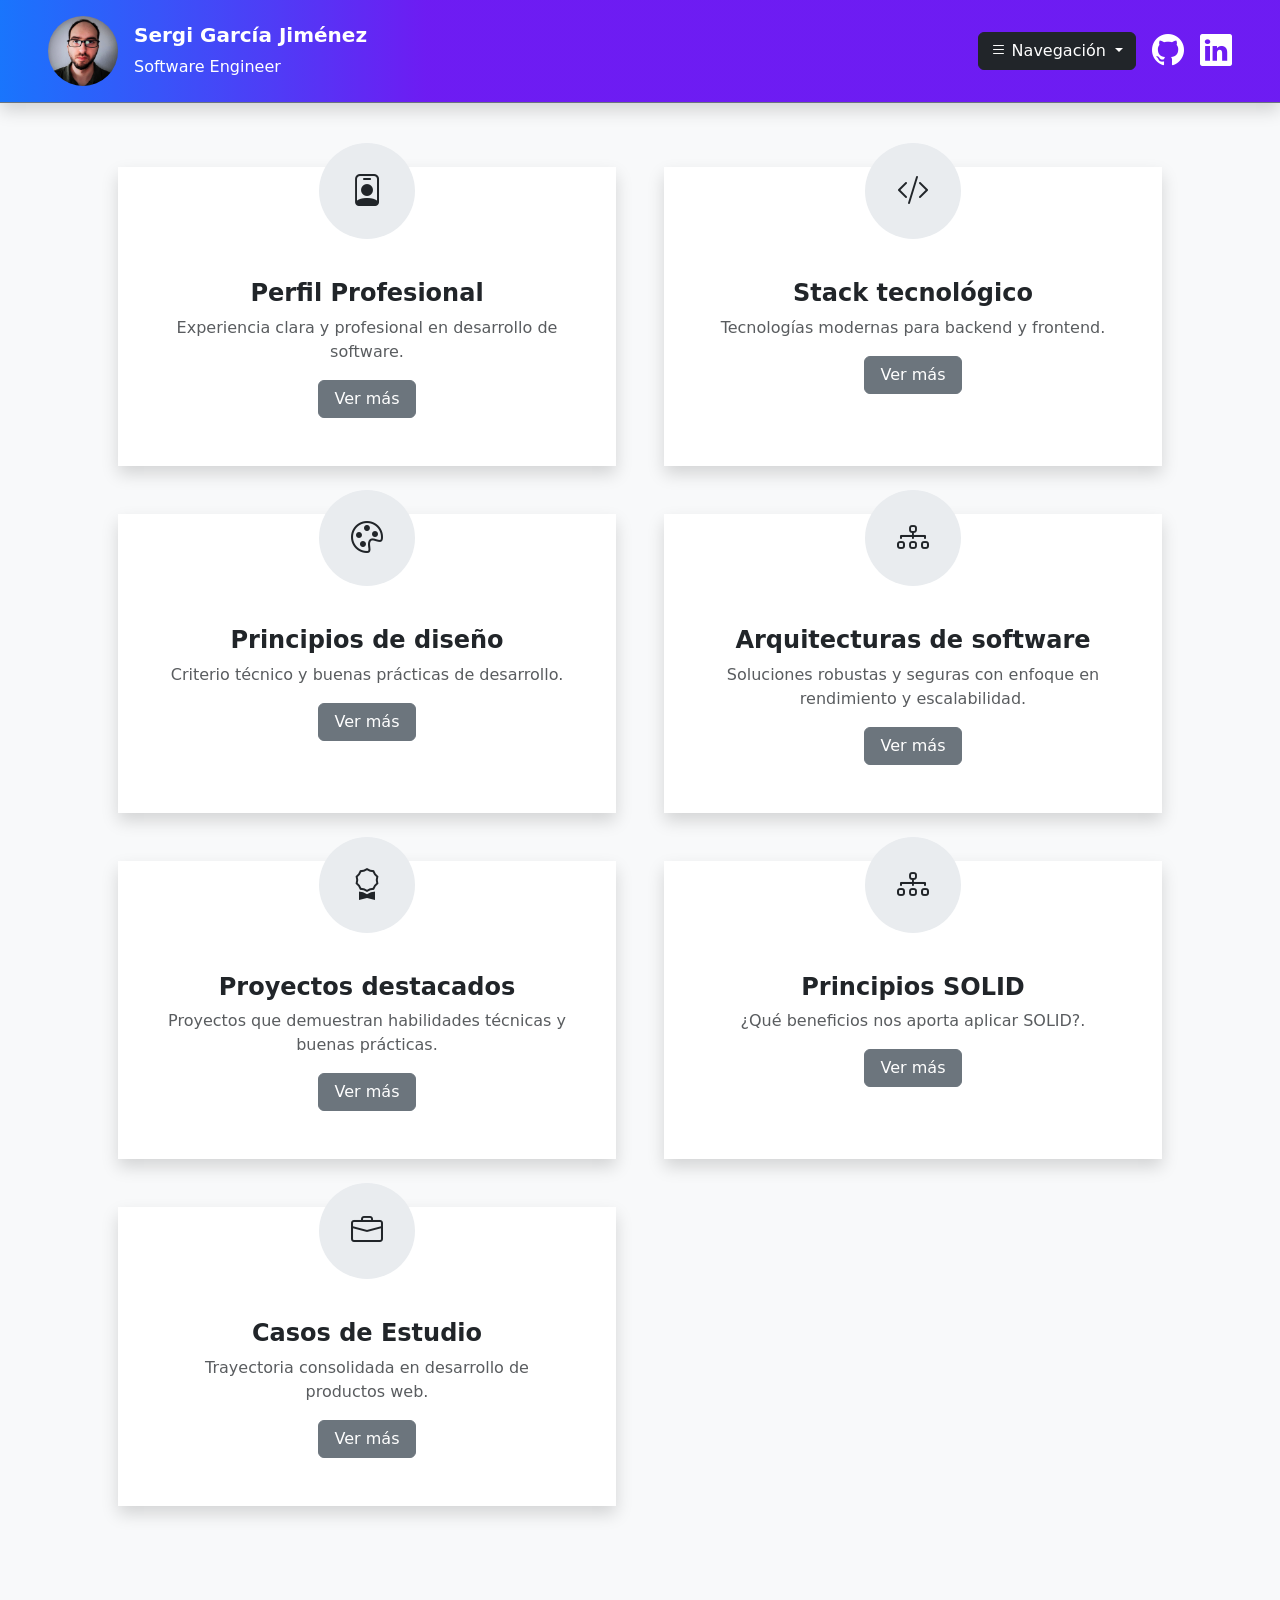
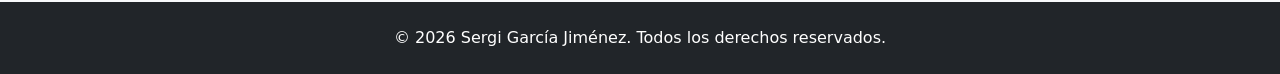
==== commit 2def1fa2: "boton navegacion mobile" ====
--- a/index.html
+++ b/index.html
@@ -56,17 +56,30 @@
               data-bs-toggle="dropdown"
               aria-expanded="false"
             >
-             Navegación
+              <i class="bi bi-list" aria-hidden="true"></i>
+              Navegación
             </a>
 
             <ul class="dropdown-menu">
               <li><a class="dropdown-item" href="index.html">Inicio</a></li>
               <li><a class="dropdown-item" href="profile.html">Perfil</a></li>
-              <li><a class="dropdown-item" href="experience.html">Experiencia</a></li>
-              <li><a class="dropdown-item" href="projects.html">Proyectos</a></li>
-              <li><a class="dropdown-item" href="stack.html">Stack tecnológico</a></li>
-              <li><a class="dropdown-item" href="architecture.html">Arquitectura</a></li>
-              <li><a class="dropdown-item" href="principles.html">Principios</a></li>
+              <li>
+                <a class="dropdown-item" href="experience.html">Experiencia</a>
+              </li>
+              <li>
+                <a class="dropdown-item" href="projects.html">Proyectos</a>
+              </li>
+              <li>
+                <a class="dropdown-item" href="stack.html">Stack tecnológico</a>
+              </li>
+              <li>
+                <a class="dropdown-item" href="architecture.html"
+                  >Arquitectura</a
+                >
+              </li>
+              <li>
+                <a class="dropdown-item" href="principles.html">Principios</a>
+              </li>
               <li><a class="dropdown-item" href="solid.html">SOLID</a></li>
             </ul>
           </div>
--- a/css/styles.css
+++ b/css/styles.css
@@ -1,4 +1,10 @@
 @media (max-width: 576px) {
+  nav.navbar .dropdown-toggle {
+    font-size: 0;
+  }
+  nav.navbar .dropdown-toggle .bi-list {
+    font-size: 1.5rem;
+  }
   nav.navbar .navbar-brand,
   nav.navbar h1,
   nav.navbar span {
@@ -42,7 +48,7 @@
     margin-top: 0.5rem;
   }
 }
-.card-feature,
+
 .card-project {
   cursor: pointer;
   transition:
@@ -101,7 +107,7 @@
 .tech-cards .tech-point {
   background: #f8f9fa;
   border: 1px solid rgba(33, 37, 41, 0.08);
-  border-radius: 0,1rem;
+  border-radius: 0, 1rem;
   padding: 0.9rem 1rem;
   font-size: 0.95rem;
   color: #343a40;
